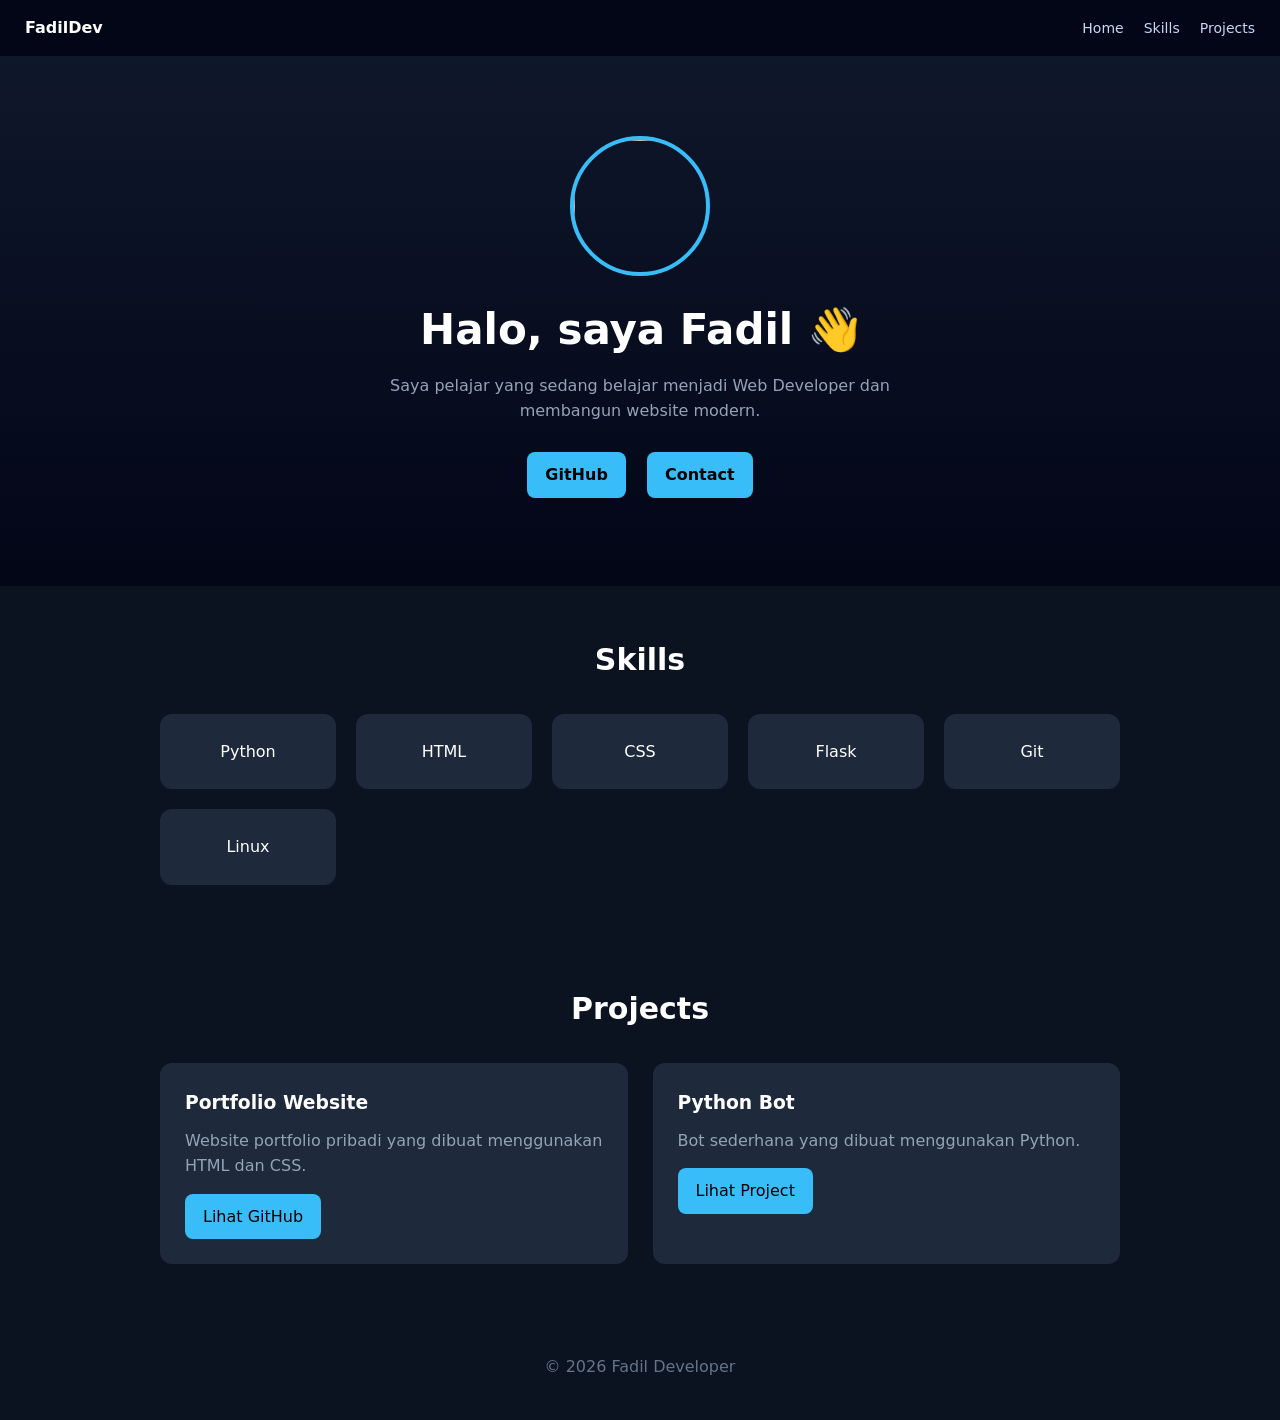
==== index.html @ c0f2e6cc "startup style portfolio" ====
<!DOCTYPE html>
<html lang="id">
<head>
<meta charset="UTF-8">
<meta name="viewport" content="width=device-width, initial-scale=1.0">
<title>Fadil | Web Developer</title>

<style>

*{margin:0;padding:0;box-sizing:border-box;font-family:system-ui,-apple-system,Arial;}

body{
background:#0b1220;
color:white;
line-height:1.6;
}

nav{
position:sticky;
top:0;
background:#020617;
padding:15px 25px;
display:flex;
justify-content:space-between;
align-items:center;
z-index:10;
}

nav a{
color:#cbd5f5;
text-decoration:none;
margin-left:15px;
font-size:14px;
}

nav a:hover{
color:white;
}

.hero{
text-align:center;
padding:80px 20px;
background:linear-gradient(180deg,#0f172a,#020617);
}

.hero img{
width:140px;
height:140px;
border-radius:50%;
border:4px solid #38bdf8;
margin-bottom:20px;
}

.hero h1{
font-size:42px;
margin-bottom:10px;
}

.subtitle{
color:#94a3b8;
max-width:600px;
margin:auto;
}

.social{
margin-top:20px;
}

.social a{
display:inline-block;
margin:8px;
padding:10px 18px;
background:#38bdf8;
color:black;
text-decoration:none;
border-radius:8px;
font-weight:bold;
}

.container{
max-width:1000px;
margin:auto;
padding:50px 20px;
}

.section-title{
text-align:center;
font-size:30px;
margin-bottom:30px;
}

.skills{
display:grid;
grid-template-columns:repeat(auto-fit,minmax(150px,1fr));
gap:20px;
}

.skill{
background:#1e293b;
padding:25px;
border-radius:12px;
text-align:center;
transition:0.3s;
}

.skill:hover{
transform:translateY(-5px);
background:#334155;
}

.projects{
display:grid;
grid-template-columns:repeat(auto-fit,minmax(250px,1fr));
gap:25px;
}

.project-card{
background:#1e293b;
padding:25px;
border-radius:12px;
transition:0.3s;
}

.project-card:hover{
transform:translateY(-5px);
background:#334155;
}

.project-card h3{
margin-bottom:10px;
}

.project-card p{
color:#94a3b8;
}

.btn{
display:inline-block;
margin-top:15px;
padding:10px 18px;
background:#38bdf8;
color:black;
text-decoration:none;
border-radius:8px;
}

footer{
text-align:center;
padding:40px;
color:#64748b;
}

.fade{
opacity:0;
transform:translateY(20px);
transition:0.6s;
}

.fade.show{
opacity:1;
transform:translateY(0);
}

</style>
</head>

<body>

<nav>
<div><b>FadilDev</b></div>
<div>
<a href="#">Home</a>
<a href="#skills">Skills</a>
<a href="#projects">Projects</a>
</div>
</nav>

<section class="hero fade">

<img src="https://i.imgur.com/2DhmtJ4.png">

<h1>Halo, saya Fadil 👋</h1>

<p class="subtitle">
Saya pelajar yang sedang belajar menjadi Web Developer dan membangun website modern.
</p>

<div class="social">
<a href="https://github.com/fadilirfandikendari-maker">GitHub</a>
<a href="#">Contact</a>
</div>

</section>

<div class="container">

<h2 id="skills" class="section-title fade">Skills</h2>

<div class="skills">

<div class="skill fade">Python</div>
<div class="skill fade">HTML</div>
<div class="skill fade">CSS</div>
<div class="skill fade">Flask</div>
<div class="skill fade">Git</div>
<div class="skill fade">Linux</div>

</div>

</div>

<div class="container">

<h2 id="projects" class="section-title fade">Projects</h2>

<div class="projects">

<div class="project-card fade">
<h3>Portfolio Website</h3>
<p>Website portfolio pribadi yang dibuat menggunakan HTML dan CSS.</p>
<a class="btn" href="https://github.com/fadilirfandikendari-maker">Lihat GitHub</a>
</div>

<div class="project-card fade">
<h3>Python Bot</h3>
<p>Bot sederhana yang dibuat menggunakan Python.</p>
<a class="btn" href="https://github.com/fadilirfandikendari-maker">Lihat Project</a>
</div>

</div>

</div>

<footer>

<p>© 2026 Fadil Developer</p>

</footer>

<script>

const observer = new IntersectionObserver(entries=>{
entries.forEach(entry=>{
if(entry.isIntersecting){
entry.target.classList.add("show");
}
});
});

document.querySelectorAll(".fade").forEach(el=>{
observer.observe(el);
});

</script>

</body>
</html>
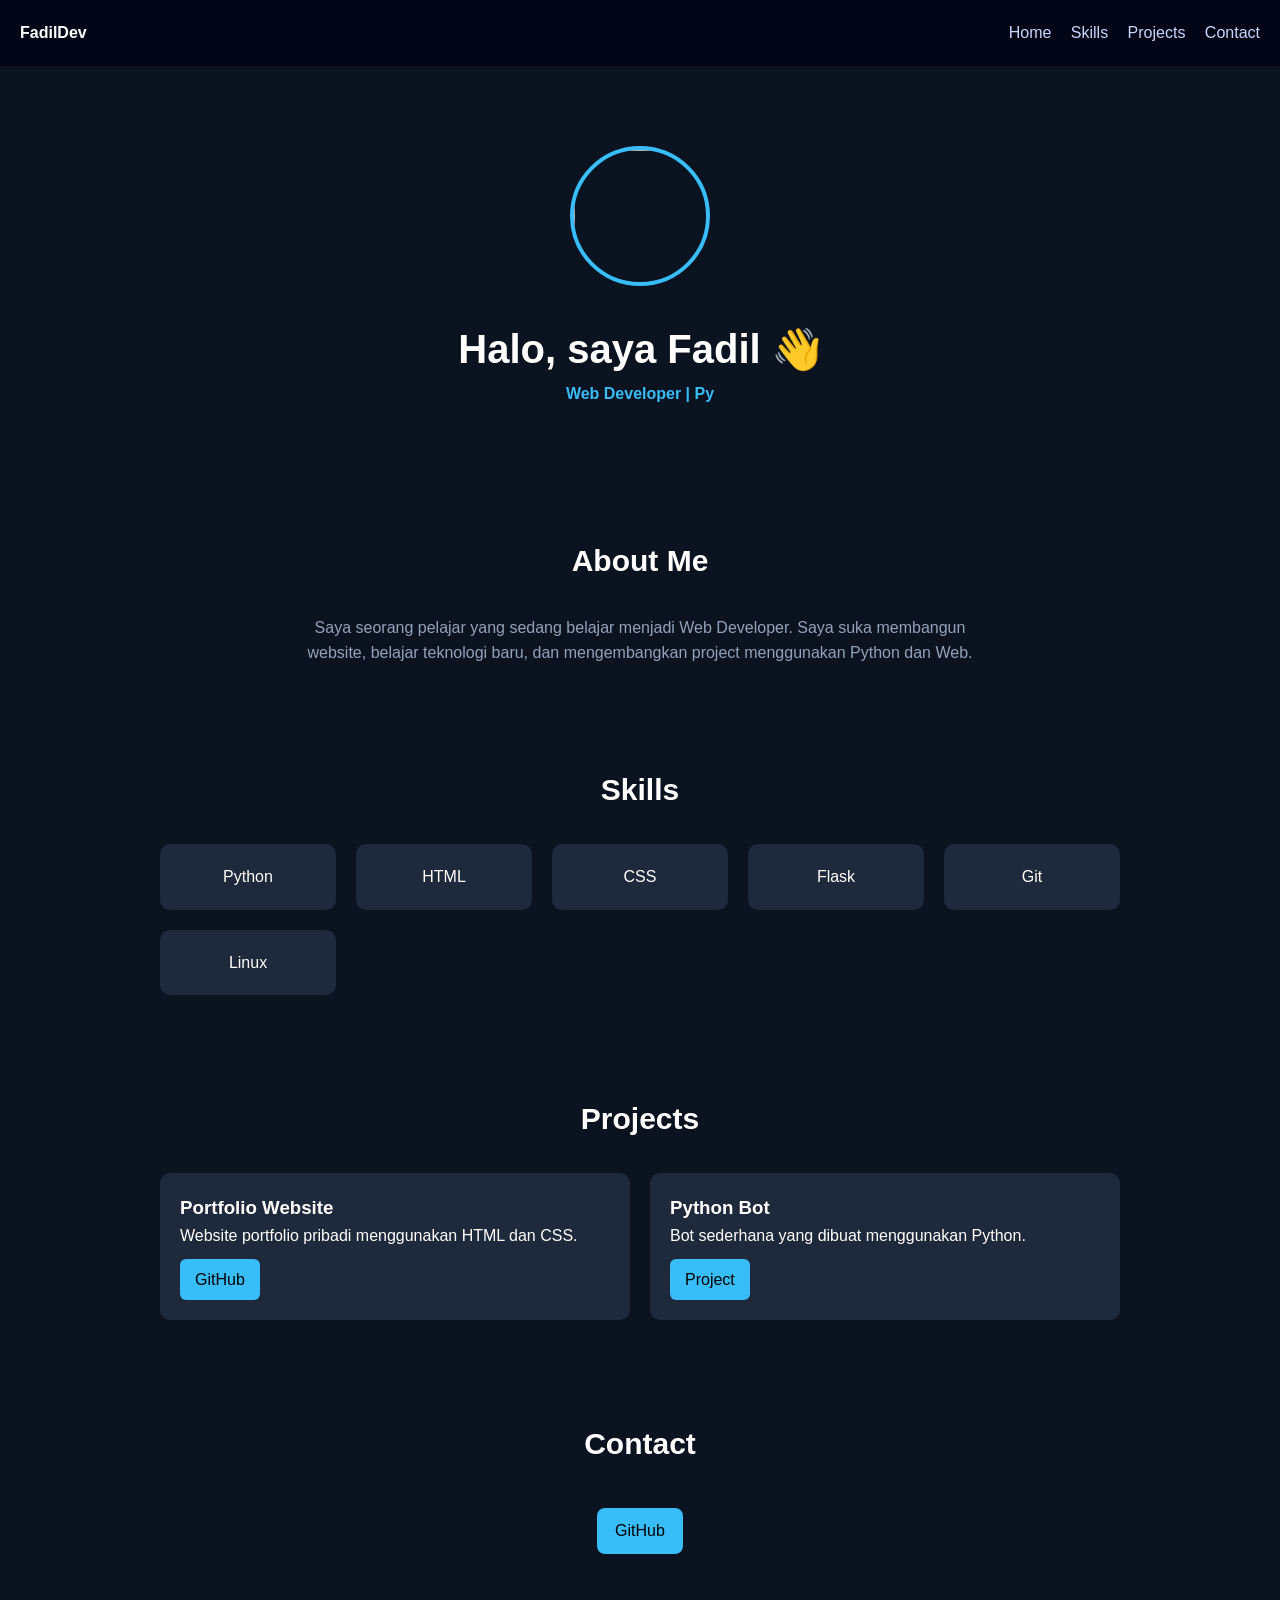
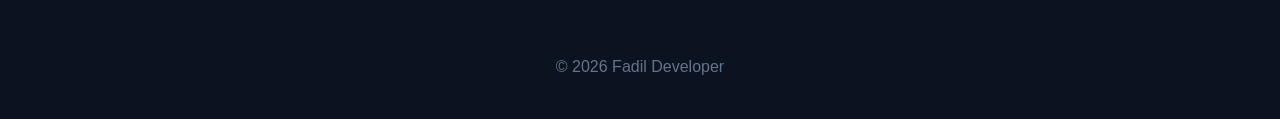
==== commit f0d61291: "tech developer portfolio" ====
--- a/index.html
+++ b/index.html
@@ -3,11 +3,16 @@
 <head>
 <meta charset="UTF-8">
 <meta name="viewport" content="width=device-width, initial-scale=1.0">
-<title>Fadil | Web Developer</title>
+<title>Fadil | Developer</title>
 
 <style>
 
-*{margin:0;padding:0;box-sizing:border-box;font-family:system-ui,-apple-system,Arial;}
+*{
+margin:0;
+padding:0;
+box-sizing:border-box;
+font-family:Arial;
+}
 
 body{
 background:#0b1220;
@@ -16,31 +21,21 @@
 }
 
 nav{
-position:sticky;
-top:0;
-background:#020617;
-padding:15px 25px;
 display:flex;
 justify-content:space-between;
-align-items:center;
-z-index:10;
+padding:20px;
+background:#020617;
 }
 
 nav a{
 color:#cbd5f5;
 text-decoration:none;
 margin-left:15px;
-font-size:14px;
-}
-
-nav a:hover{
-color:white;
 }
 
 .hero{
 text-align:center;
 padding:80px 20px;
-background:linear-gradient(180deg,#0f172a,#020617);
 }
 
 .hero img{
@@ -48,100 +43,84 @@
 height:140px;
 border-radius:50%;
 border:4px solid #38bdf8;
-margin-bottom:20px;
 }
 
 .hero h1{
-font-size:42px;
-margin-bottom:10px;
-}
-
-.subtitle{
+font-size:40px;
+margin-top:20px;
+}
+
+.typing{
+color:#38bdf8;
+font-weight:bold;
+}
+
+.container{
+max-width:1000px;
+margin:auto;
+padding:50px 20px;
+}
+
+.section-title{
+text-align:center;
+margin-bottom:30px;
+font-size:30px;
+}
+
+.skills{
+display:grid;
+grid-template-columns:repeat(auto-fit,minmax(150px,1fr));
+gap:20px;
+}
+
+.skill{
+background:#1e293b;
+padding:20px;
+border-radius:10px;
+text-align:center;
+}
+
+.projects{
+display:grid;
+grid-template-columns:repeat(auto-fit,minmax(250px,1fr));
+gap:20px;
+}
+
+.project{
+background:#1e293b;
+padding:20px;
+border-radius:10px;
+}
+
+.project a{
+display:inline-block;
+margin-top:10px;
+padding:8px 15px;
+background:#38bdf8;
+color:black;
+text-decoration:none;
+border-radius:6px;
+}
+
+.about{
+text-align:center;
+max-width:700px;
+margin:auto;
 color:#94a3b8;
-max-width:600px;
-margin:auto;
-}
-
-.social{
-margin-top:20px;
-}
-
-.social a{
+}
+
+.contact{
+text-align:center;
+}
+
+.contact a{
 display:inline-block;
-margin:8px;
+margin:10px;
 padding:10px 18px;
 background:#38bdf8;
 color:black;
 text-decoration:none;
 border-radius:8px;
-font-weight:bold;
-}
-
-.container{
-max-width:1000px;
-margin:auto;
-padding:50px 20px;
-}
-
-.section-title{
-text-align:center;
-font-size:30px;
-margin-bottom:30px;
-}
-
-.skills{
-display:grid;
-grid-template-columns:repeat(auto-fit,minmax(150px,1fr));
-gap:20px;
-}
-
-.skill{
-background:#1e293b;
-padding:25px;
-border-radius:12px;
-text-align:center;
-transition:0.3s;
-}
-
-.skill:hover{
-transform:translateY(-5px);
-background:#334155;
-}
-
-.projects{
-display:grid;
-grid-template-columns:repeat(auto-fit,minmax(250px,1fr));
-gap:25px;
-}
-
-.project-card{
-background:#1e293b;
-padding:25px;
-border-radius:12px;
-transition:0.3s;
-}
-
-.project-card:hover{
-transform:translateY(-5px);
-background:#334155;
-}
-
-.project-card h3{
-margin-bottom:10px;
-}
-
-.project-card p{
-color:#94a3b8;
-}
-
-.btn{
-display:inline-block;
-margin-top:15px;
-padding:10px 18px;
-background:#38bdf8;
-color:black;
-text-decoration:none;
-border-radius:8px;
 }
 
 footer{
@@ -150,17 +129,6 @@
 color:#64748b;
 }
 
-.fade{
-opacity:0;
-transform:translateY(20px);
-transition:0.6s;
-}
-
-.fade.show{
-opacity:1;
-transform:translateY(0);
-}
-
 </style>
 </head>
 
@@ -168,66 +136,82 @@
 
 <nav>
 <div><b>FadilDev</b></div>
+
 <div>
 <a href="#">Home</a>
 <a href="#skills">Skills</a>
 <a href="#projects">Projects</a>
-</div>
+<a href="#contact">Contact</a>
+</div>
+
 </nav>
 
-<section class="hero fade">
+<section class="hero">
 
 <img src="https://i.imgur.com/2DhmtJ4.png">
 
 <h1>Halo, saya Fadil 👋</h1>
 
-<p class="subtitle">
-Saya pelajar yang sedang belajar menjadi Web Developer dan membangun website modern.
+<p class="typing" id="typing"></p>
+
+</section>
+
+<div class="container">
+
+<h2 class="section-title">About Me</h2>
+
+<p class="about">
+Saya seorang pelajar yang sedang belajar menjadi Web Developer.
+Saya suka membangun website, belajar teknologi baru,
+dan mengembangkan project menggunakan Python dan Web.
 </p>
 
-<div class="social">
+</div>
+
+<div class="container">
+
+<h2 id="skills" class="section-title">Skills</h2>
+
+<div class="skills">
+
+<div class="skill">Python</div>
+<div class="skill">HTML</div>
+<div class="skill">CSS</div>
+<div class="skill">Flask</div>
+<div class="skill">Git</div>
+<div class="skill">Linux</div>
+
+</div>
+
+</div>
+
+<div class="container">
+
+<h2 id="projects" class="section-title">Projects</h2>
+
+<div class="projects">
+
+<div class="project">
+<h3>Portfolio Website</h3>
+<p>Website portfolio pribadi menggunakan HTML dan CSS.</p>
 <a href="https://github.com/fadilirfandikendari-maker">GitHub</a>
-<a href="#">Contact</a>
-</div>
-
-</section>
-
-<div class="container">
-
-<h2 id="skills" class="section-title fade">Skills</h2>
-
-<div class="skills">
-
-<div class="skill fade">Python</div>
-<div class="skill fade">HTML</div>
-<div class="skill fade">CSS</div>
-<div class="skill fade">Flask</div>
-<div class="skill fade">Git</div>
-<div class="skill fade">Linux</div>
-
-</div>
-
-</div>
-
-<div class="container">
-
-<h2 id="projects" class="section-title fade">Projects</h2>
-
-<div class="projects">
-
-<div class="project-card fade">
-<h3>Portfolio Website</h3>
-<p>Website portfolio pribadi yang dibuat menggunakan HTML dan CSS.</p>
-<a class="btn" href="https://github.com/fadilirfandikendari-maker">Lihat GitHub</a>
-</div>
-
-<div class="project-card fade">
+</div>
+
+<div class="project">
 <h3>Python Bot</h3>
 <p>Bot sederhana yang dibuat menggunakan Python.</p>
-<a class="btn" href="https://github.com/fadilirfandikendari-maker">Lihat Project</a>
-</div>
-
-</div>
+<a href="https://github.com/fadilirfandikendari-maker">Project</a>
+</div>
+
+</div>
+
+</div>
+
+<div class="container contact" id="contact">
+
+<h2 class="section-title">Contact</h2>
+
+<a href="https://github.com/fadilirfandikendari-maker">GitHub</a>
 
 </div>
 
@@ -239,17 +223,25 @@
 
 <script>
 
-const observer = new IntersectionObserver(entries=>{
-entries.forEach(entry=>{
-if(entry.isIntersecting){
-entry.target.classList.add("show");
-}
-});
-});
-
-document.querySelectorAll(".fade").forEach(el=>{
-observer.observe(el);
-});
+const text="Web Developer | Python Learner | Tech Enthusiast";
+
+let i=0;
+
+function typing(){
+
+if(i<text.length){
+
+document.getElementById("typing").innerHTML+=text.charAt(i);
+
+i++;
+
+setTimeout(typing,80);
+
+}
+
+}
+
+typing();
 
 </script>
 
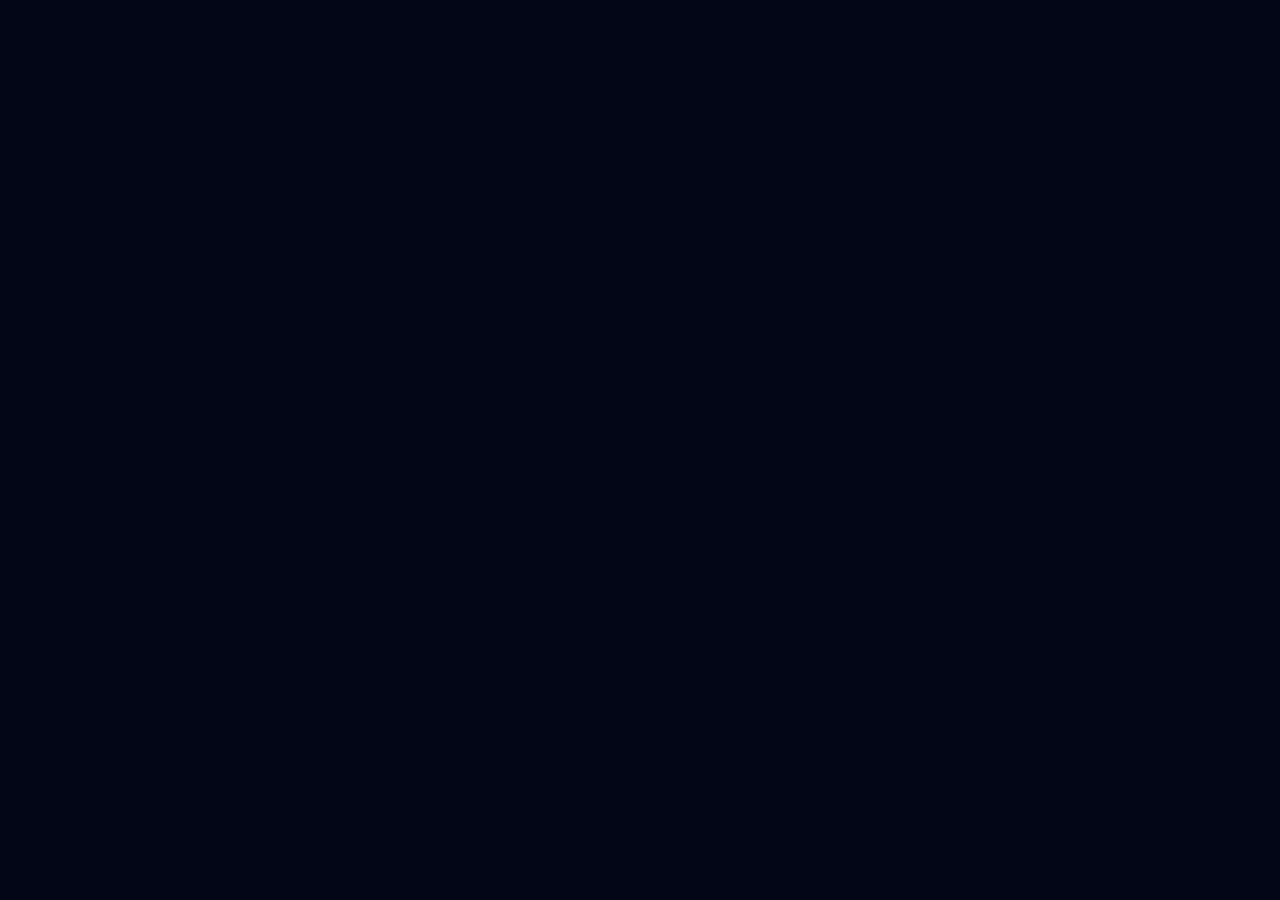
==== commit 5a975c56: "fix typing animation" ====
--- a/index.html
+++ b/index.html
@@ -3,6 +3,7 @@
 <head>
 <meta charset="UTF-8">
 <meta name="viewport" content="width=device-width, initial-scale=1.0">
+
 <title>Fadil | Developer</title>
 
 <style>
@@ -15,56 +16,57 @@
 }
 
 body{
-background:#0b1220;
+background:#020617;
 color:white;
-line-height:1.6;
+overflow-x:hidden;
+}
+
+#particles{
+position:fixed;
+width:100%;
+height:100%;
+z-index:-1;
 }
 
 nav{
 display:flex;
 justify-content:space-between;
 padding:20px;
-background:#020617;
+background:rgba(0,0,0,0.3);
+backdrop-filter:blur(10px);
 }
 
 nav a{
-color:#cbd5f5;
+color:white;
+margin-left:15px;
 text-decoration:none;
-margin-left:15px;
 }
 
 .hero{
 text-align:center;
-padding:80px 20px;
+padding:100px 20px;
 }
 
 .hero img{
-width:140px;
-height:140px;
+width:150px;
 border-radius:50%;
 border:4px solid #38bdf8;
 }
 
 .hero h1{
-font-size:40px;
+font-size:45px;
 margin-top:20px;
 }
 
-.typing{
-color:#38bdf8;
-font-weight:bold;
+.subtitle{
+color:#94a3b8;
+margin-top:10px;
 }
 
 .container{
 max-width:1000px;
 margin:auto;
-padding:50px 20px;
-}
-
-.section-title{
-text-align:center;
-margin-bottom:30px;
-font-size:30px;
+padding:60px 20px;
 }
 
 .skills{
@@ -73,49 +75,29 @@
 gap:20px;
 }
 
-.skill{
-background:#1e293b;
-padding:20px;
-border-radius:10px;
+.card{
+background:rgba(255,255,255,0.05);
+backdrop-filter:blur(10px);
+padding:25px;
+border-radius:12px;
 text-align:center;
+transition:0.3s;
+}
+
+.card:hover{
+transform:translateY(-5px);
+background:rgba(255,255,255,0.08);
 }
 
 .projects{
 display:grid;
 grid-template-columns:repeat(auto-fit,minmax(250px,1fr));
-gap:20px;
-}
-
-.project{
-background:#1e293b;
-padding:20px;
-border-radius:10px;
-}
-
-.project a{
+gap:25px;
+}
+
+.btn{
 display:inline-block;
 margin-top:10px;
-padding:8px 15px;
-background:#38bdf8;
-color:black;
-text-decoration:none;
-border-radius:6px;
-}
-
-.about{
-text-align:center;
-max-width:700px;
-margin:auto;
-color:#94a3b8;
-}
-
-.contact{
-text-align:center;
-}
-
-.contact a{
-display:inline-block;
-margin:10px;
 padding:10px 18px;
 background:#38bdf8;
 color:black;
@@ -132,86 +114,127 @@
 </style>
 </head>
 
+<script>
+const text = [
+"Web Developer",
+"Python Learner",
+"Tech Enthusiast",
+"Building the future with code"
+];
+
+let count = 0;
+let index = 0;
+let currentText = "";
+let letter = "";
+
+function type(){
+
+if(count === text.length){
+count = 0;
+}
+
+currentText = text[count];
+letter = currentText.slice(0, ++index);
+
+document.getElementById("typing").textContent = letter;
+
+if(letter.length === currentText.length){
+count++;
+index = 0;
+setTimeout(type, 1200);
+}else{
+setTimeout(type, 60);
+}
+
+}
+
+type();
+
 <body>
 
+
+
+<canvas id="particles"></canvas>
+
 <nav>
+
 <div><b>FadilDev</b></div>
 
 <div>
 <a href="#">Home</a>
 <a href="#skills">Skills</a>
 <a href="#projects">Projects</a>
-<a href="#contact">Contact</a>
 </div>
 
 </nav>
 
-<section class="hero">
+<h1>Halo, saya Fadil dilong 👋</h1>
+
+<p class="subtitle">
+<span id="typing"></span>
+</p>
+
+<br>
+
+<a class="btn" href="cv-fadil.pdf"
+download>Download CV</a>
 
 <img src="https://i.imgur.com/2DhmtJ4.png">
 
-<h1>Halo, saya Fadil 👋</h1>
-
-<p class="typing" id="typing"></p>
+<p class="subtitle">
+Web Developer | Python Learner | Tech Enthusiast
+</p>
 
 </section>
 
 <div class="container">
 
-<h2 class="section-title">About Me</h2>
-
-<p class="about">
-Saya seorang pelajar yang sedang belajar menjadi Web Developer.
-Saya suka membangun website, belajar teknologi baru,
-dan mengembangkan project menggunakan Python dan Web.
-</p>
+<h2 id="skills">Skills</h2>
+
+<br>
+
+<div class="skills">
+
+<div class="card">Python</div>
+<div class="card">HTML</div>
+<div class="card">CSS</div>
+<div class="card">Flask</div>
+<div class="card">Git</div>
+<div class="card">Linux</div>
+
+</div>
 
 </div>
 
 <div class="container">
 
-<h2 id="skills" class="section-title">Skills</h2>
-
-<div class="skills">
-
-<div class="skill">Python</div>
-<div class="skill">HTML</div>
-<div class="skill">CSS</div>
-<div class="skill">Flask</div>
-<div class="skill">Git</div>
-<div class="skill">Linux</div>
-
-</div>
-
-</div>
-
-<div class="container">
-
-<h2 id="projects" class="section-title">Projects</h2>
+<h2 id="projects">Projects</h2>
+
+<br>
 
 <div class="projects">
 
-<div class="project">
+<div class="card">
+
 <h3>Portfolio Website</h3>
-<p>Website portfolio pribadi menggunakan HTML dan CSS.</p>
-<a href="https://github.com/fadilirfandikendari-maker">GitHub</a>
-</div>
-
-<div class="project">
+
+<p>Website portfolio menggunakan HTML & CSS</p>
+
+<a class="btn" href="https://github.com/fadilirfandikendari-maker">GitHub</a>
+
+</div>
+
+<div class="card">
+
 <h3>Python Bot</h3>
-<p>Bot sederhana yang dibuat menggunakan Python.</p>
-<a href="https://github.com/fadilirfandikendari-maker">Project</a>
-</div>
-
-</div>
-
-</div>
-
-<div class="container contact" id="contact">
-
-<h2 class="section-title">Contact</h2>
-
-<a href="https://github.com/fadilirfandikendari-maker">GitHub</a>
+
+<p>Bot sederhana menggunakan Python</p>
+
+<a class="btn" href="https://github.com/fadilirfandikendari-maker">Project</a>
+
+</div>
+
+</div>
 
 </div>
 
@@ -223,27 +246,128 @@
 
 <script>
 
-const text="Web Developer | Python Learner | Tech Enthusiast";
-
-let i=0;
-
-function typing(){
-
-if(i<text.length){
-
-document.getElementById("typing").innerHTML+=text.charAt(i);
-
-i++;
-
-setTimeout(typing,80);
-
-}
-
-}
-
-typing();
+const canvas=document.getElementById("particles");
+const ctx=canvas.getContext("2d");
+
+canvas.width=window.innerWidth;
+canvas.height=window.innerHeight;
+
+let particles=[];
+
+for(let i=0;i<80;i++){
+
+particles.push({
+
+x:Math.random()*canvas.width,
+y:Math.random()*canvas.height,
+r:Math.random()*2
+
+});
+
+}
+
+function draw(){
+
+ctx.clearRect(0,0,canvas.width,canvas.height);
+
+ctx.fillStyle="#38bdf8";
+
+particles.forEach(p=>{
+
+ctx.beginPath();
+ctx.arc(p.x,p.y,p.r,0,Math.PI*2);
+ctx.fill();
+
+p.y+=0.3;
+
+if(p.y>canvas.height){
+
+p.y=0;
+
+}
+
+});
+
+requestAnimationFrame(draw);
+
+}
+
+draw();
 
 </script>
 
+<script>
+const text = [
+"Web Developer",
+"Python Learner",
+"Tech Enthusiast",
+"Building the future with code"
+];
+
+let count = 0;
+let index = 0;
+let currentText = "";
+let letter = "";
+
+function type(){
+
+if(count === text.length){
+count = 0;
+}
+
+currentText = text[count];
+letter = currentText.slice(0, ++index);
+
+document.getElementById("typing").textContent = letter;
+
+if(letter.length === currentText.length){
+count++;
+index = 0;
+setTimeout(type, 1200);
+}else{
+setTimeout(type, 60);
+}
+
+}
+
+type();
+</script>
+<script>
+const text = [
+"Web Developer",
+"Python Learner",
+"Tech Enthusiast",
+"Building the future with code"
+];
+
+let count = 0;
+let index = 0;
+let currentText = "";
+let letter = "";
+
+function type(){
+
+if(count === text.length){
+count = 0;
+}
+
+currentText = text[count];
+letter = currentText.slice(0, ++index);
+
+document.getElementById("typing").textContent = letter;
+
+if(letter.length === currentText.length){
+count++;
+index = 0;
+setTimeout(type, 1200);
+}else{
+setTimeout(type, 60);
+}
+
+}
+
+type();
+</script>
 </body>
 </html>
+
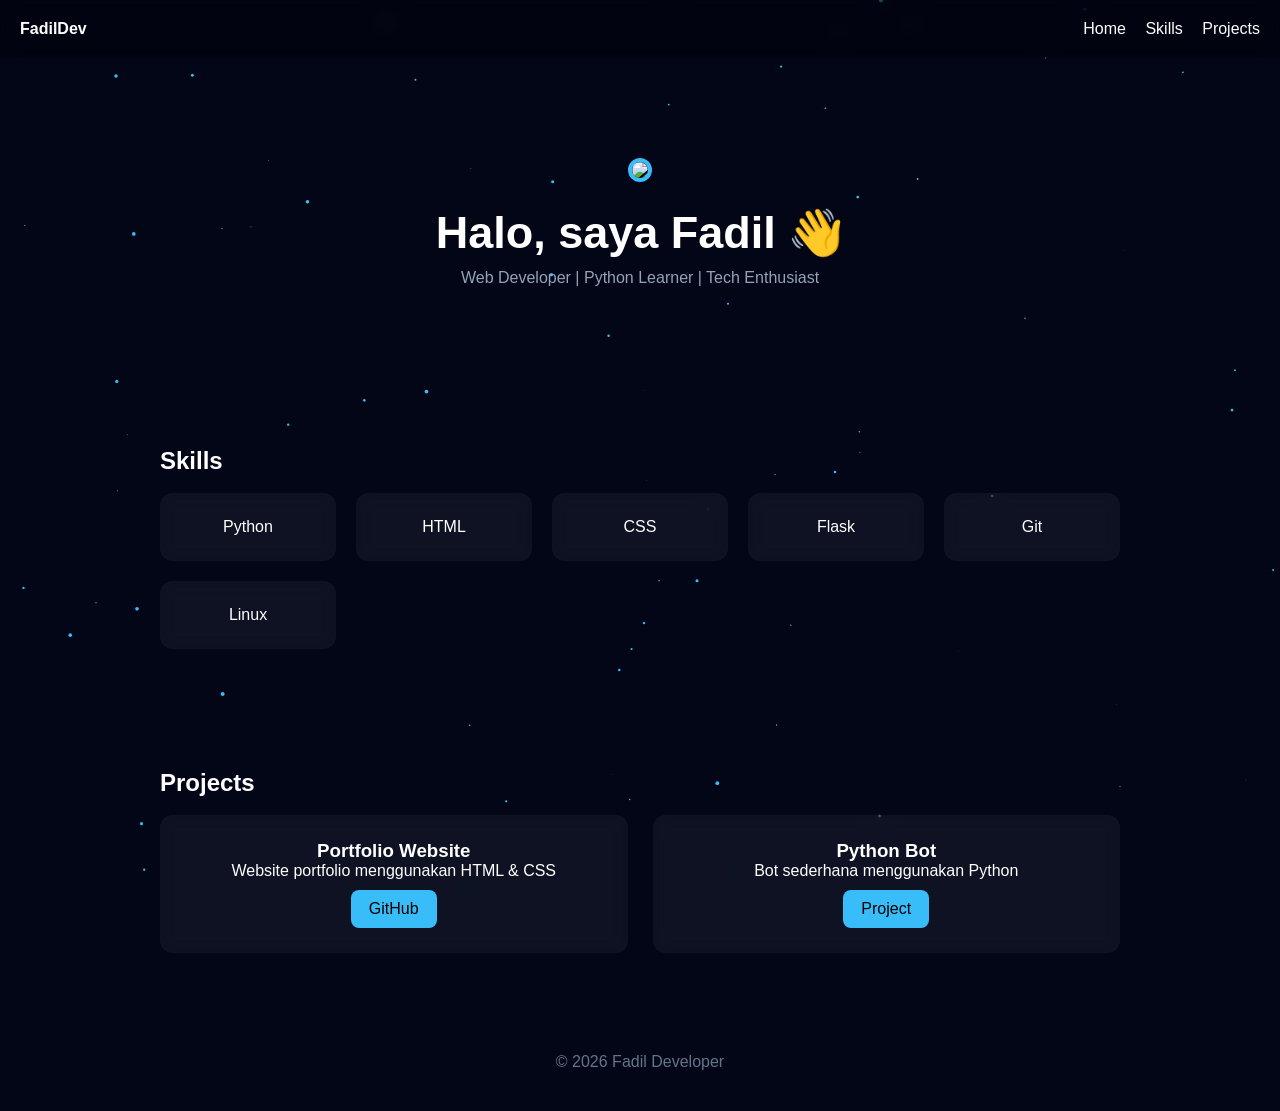
==== commit 3efe7a62: "silicon valley portfolio" ====
--- a/index.html
+++ b/index.html
@@ -114,45 +114,7 @@
 </style>
 </head>
 
-<script>
-const text = [
-"Web Developer",
-"Python Learner",
-"Tech Enthusiast",
-"Building the future with code"
-];
-
-let count = 0;
-let index = 0;
-let currentText = "";
-let letter = "";
-
-function type(){
-
-if(count === text.length){
-count = 0;
-}
-
-currentText = text[count];
-letter = currentText.slice(0, ++index);
-
-document.getElementById("typing").textContent = letter;
-
-if(letter.length === currentText.length){
-count++;
-index = 0;
-setTimeout(type, 1200);
-}else{
-setTimeout(type, 60);
-}
-
-}
-
-type();
-
 <body>
-
-
 
 <canvas id="particles"></canvas>
 
@@ -168,18 +130,11 @@
 
 </nav>
 
-<h1>Halo, saya Fadil dilong 👋</h1>
-
-<p class="subtitle">
-<span id="typing"></span>
-</p>
-
-<br>
-
-<a class="btn" href="cv-fadil.pdf"
-download>Download CV</a>
+<section class="hero">
 
 <img src="https://i.imgur.com/2DhmtJ4.png">
+
+<h1>Halo, saya Fadil 👋</h1>
 
 <p class="subtitle">
 Web Developer | Python Learner | Tech Enthusiast
@@ -296,78 +251,5 @@
 
 </script>
 
-<script>
-const text = [
-"Web Developer",
-"Python Learner",
-"Tech Enthusiast",
-"Building the future with code"
-];
-
-let count = 0;
-let index = 0;
-let currentText = "";
-let letter = "";
-
-function type(){
-
-if(count === text.length){
-count = 0;
-}
-
-currentText = text[count];
-letter = currentText.slice(0, ++index);
-
-document.getElementById("typing").textContent = letter;
-
-if(letter.length === currentText.length){
-count++;
-index = 0;
-setTimeout(type, 1200);
-}else{
-setTimeout(type, 60);
-}
-
-}
-
-type();
-</script>
-<script>
-const text = [
-"Web Developer",
-"Python Learner",
-"Tech Enthusiast",
-"Building the future with code"
-];
-
-let count = 0;
-let index = 0;
-let currentText = "";
-let letter = "";
-
-function type(){
-
-if(count === text.length){
-count = 0;
-}
-
-currentText = text[count];
-letter = currentText.slice(0, ++index);
-
-document.getElementById("typing").textContent = letter;
-
-if(letter.length === currentText.length){
-count++;
-index = 0;
-setTimeout(type, 1200);
-}else{
-setTimeout(type, 60);
-}
-
-}
-
-type();
-</script>
 </body>
 </html>
-
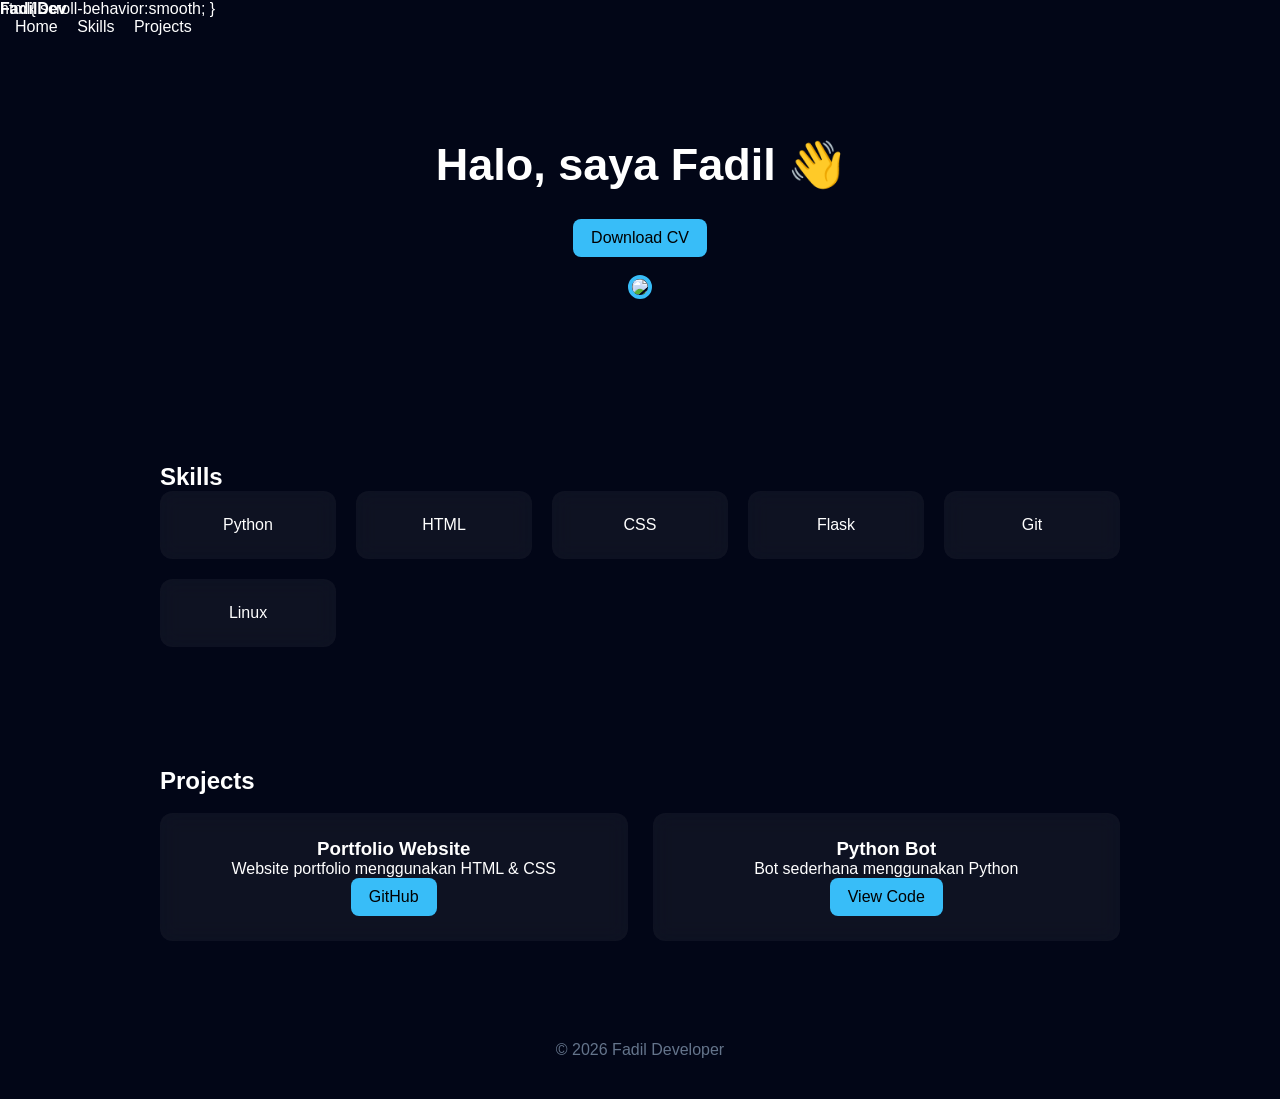
==== commit 43ed222f: "upgrade portfolio UI" ====
--- a/index.html
+++ b/index.html
@@ -8,6 +8,17 @@
 
 <style>
 
+.reveal{
+opacity:0;
+transform:translateY(40px);
+transition:all 0.8s ease;
+}
+
+.reveal.active{
+opacity:1;
+transform:translateY(0);
+}
+
 *{
 margin:0;
 padding:0;
@@ -29,11 +40,29 @@
 }
 
 nav{
+position:fixed;
+top:0;
+left:0;
+width:100%;
+}
 display:flex;
 justify-content:space-between;
-padding:20px;
+align-items:center;
+
+padding:15px 30px;
+
 background:rgba(0,0,0,0.3);
 backdrop-filter:blur(10px);
+
+z-index:10;
+}
+
+nav b{
+font-size:20px;
+}
+
+nav a:hover{
+color:#38bdf8;
 }
 
 nav a{
@@ -96,13 +125,18 @@
 }
 
 .btn{
-display:inline-block;
-margin-top:10px;
-padding:10px 18px;
-background:#38bdf8;
-color:black;
-text-decoration:none;
-border-radius:8px;
+  display:inline-block;
+  padding:10px 18px;
+  background:#38bdf8;
+  color:black;
+  border-radius:8px;
+  text-decoration:none;
+  transition:0.3s;
+}
+
+.btn:hover{
+  transform:scale(1.05);
+  box-shadow:0 0 15px #38bdf8;
 }
 
 footer{
@@ -112,6 +146,11 @@
 }
 
 </style>
+
+html{
+  scroll-behavior:smooth;
+}
+
 </head>
 
 <body>
@@ -132,21 +171,27 @@
 
 <section class="hero">
 
-<img src="https://i.imgur.com/2DhmtJ4.png">
-
 <h1>Halo, saya Fadil 👋</h1>
 
 <p class="subtitle">
-Web Developer | Python Learner | Tech Enthusiast
+<span id="typing"></span>
 </p>
 
+<br>
+
+<a class="btn" href="cv-fadil.pdf" download>
+Download CV
+</a>
+
+<br><br>
+
+<img src="https://i.imgur.com/2DhmtJ4.png" width="160" />
+
 </section>
 
 <div class="container">
 
 <h2 id="skills">Skills</h2>
-
-<br>
 
 <div class="skills">
 
@@ -156,7 +201,7 @@
 <div class="card">Flask</div>
 <div class="card">Git</div>
 <div class="card">Linux</div>
-
+<div class="card reveal">Python</div>
 </div>
 
 </div>
@@ -185,7 +230,9 @@
 
 <p>Bot sederhana menggunakan Python</p>
 
-<a class="btn" href="https://github.com/fadilirfandikendari-maker">Project</a>
+<a class="btn" href="https://github.com/fadilirfandikendari-maker">
+View Code
+</a>
 
 </div>
 
@@ -249,7 +296,24 @@
 
 draw();
 
+
+<script>
+
+function reveal(){
+let reveals=document.querySelectorAll(".reveal");
+
+for(let i=0;i<reveals.length;i++){
+let windowHeight=window.innerHeight;
+let elementTop=reveals[i].getBoundingClientRect().top;
+let elementVisible=100;
+
+if(elementTop<windowHeight-elementVisible){
+reveals[i].classList.add("active");
+}
+}
+}
+
+window.addEventListener("scroll",reveal);
 </script>
-
 </body>
 </html>
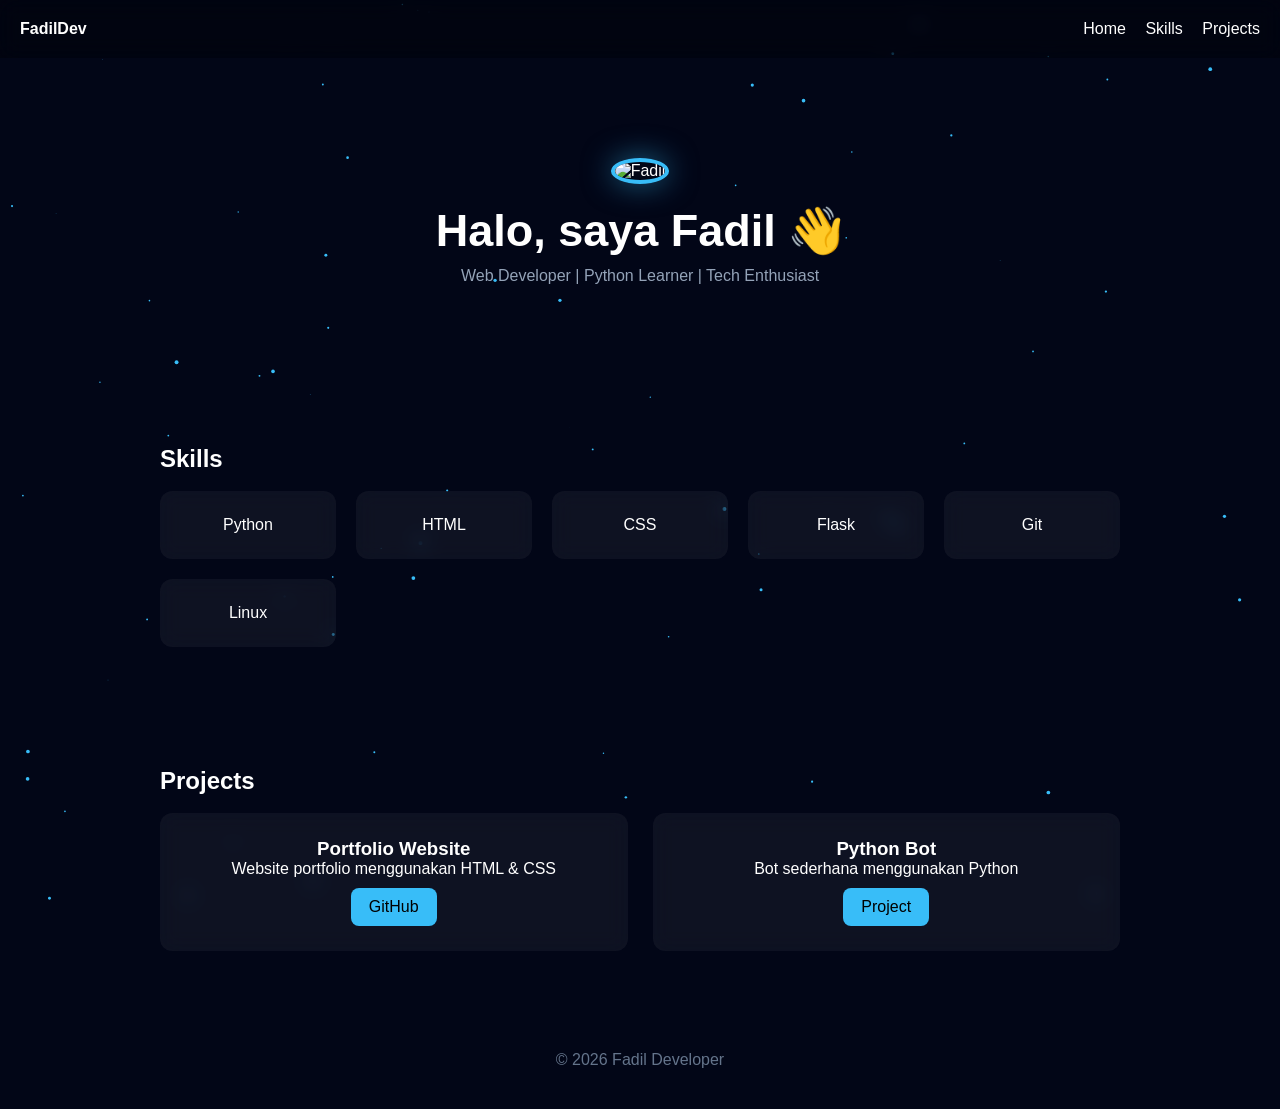
==== commit 9d2b05f6: "update image path" ====
--- a/index.html
+++ b/index.html
@@ -8,17 +8,6 @@
 
 <style>
 
-.reveal{
-opacity:0;
-transform:translateY(40px);
-transition:all 0.8s ease;
-}
-
-.reveal.active{
-opacity:1;
-transform:translateY(0);
-}
-
 *{
 margin:0;
 padding:0;
@@ -40,29 +29,11 @@
 }
 
 nav{
-position:fixed;
-top:0;
-left:0;
-width:100%;
-}
 display:flex;
 justify-content:space-between;
-align-items:center;
-
-padding:15px 30px;
-
+padding:20px;
 background:rgba(0,0,0,0.3);
 backdrop-filter:blur(10px);
-
-z-index:10;
-}
-
-nav b{
-font-size:20px;
-}
-
-nav a:hover{
-color:#38bdf8;
 }
 
 nav a{
@@ -77,9 +48,10 @@
 }
 
 .hero img{
-width:150px;
+width:160px;
 border-radius:50%;
 border:4px solid #38bdf8;
+box-shadow:0 0 30px rgba(56,189,248,0.5);
 }
 
 .hero h1{
@@ -125,18 +97,13 @@
 }
 
 .btn{
-  display:inline-block;
-  padding:10px 18px;
-  background:#38bdf8;
-  color:black;
-  border-radius:8px;
-  text-decoration:none;
-  transition:0.3s;
-}
-
-.btn:hover{
-  transform:scale(1.05);
-  box-shadow:0 0 15px #38bdf8;
+display:inline-block;
+margin-top:10px;
+padding:10px 18px;
+background:#38bdf8;
+color:black;
+text-decoration:none;
+border-radius:8px;
 }
 
 footer{
@@ -146,11 +113,6 @@
 }
 
 </style>
-
-html{
-  scroll-behavior:smooth;
-}
-
 </head>
 
 <body>
@@ -171,27 +133,21 @@
 
 <section class="hero">
 
+<img src="static/fadil.jpg" alt="Fadil">
+
 <h1>Halo, saya Fadil 👋</h1>
 
 <p class="subtitle">
-<span id="typing"></span>
+Web Developer | Python Learner | Tech Enthusiast
 </p>
 
+</section>
+
+<div class="container">
+
+<h2 id="skills">Skills</h2>
+
 <br>
-
-<a class="btn" href="cv-fadil.pdf" download>
-Download CV
-</a>
-
-<br><br>
-
-<img src="https://i.imgur.com/2DhmtJ4.png" width="160" />
-
-</section>
-
-<div class="container">
-
-<h2 id="skills">Skills</h2>
 
 <div class="skills">
 
@@ -201,7 +157,7 @@
 <div class="card">Flask</div>
 <div class="card">Git</div>
 <div class="card">Linux</div>
-<div class="card reveal">Python</div>
+
 </div>
 
 </div>
@@ -230,9 +186,7 @@
 
 <p>Bot sederhana menggunakan Python</p>
 
-<a class="btn" href="https://github.com/fadilirfandikendari-maker">
-View Code
-</a>
+<a class="btn" href="https://github.com/fadilirfandikendari-maker">Project</a>
 
 </div>
 
@@ -296,24 +250,7 @@
 
 draw();
 
-
-<script>
-
-function reveal(){
-let reveals=document.querySelectorAll(".reveal");
-
-for(let i=0;i<reveals.length;i++){
-let windowHeight=window.innerHeight;
-let elementTop=reveals[i].getBoundingClientRect().top;
-let elementVisible=100;
-
-if(elementTop<windowHeight-elementVisible){
-reveals[i].classList.add("active");
-}
-}
-}
-
-window.addEventListener("scroll",reveal);
 </script>
+
 </body>
 </html>
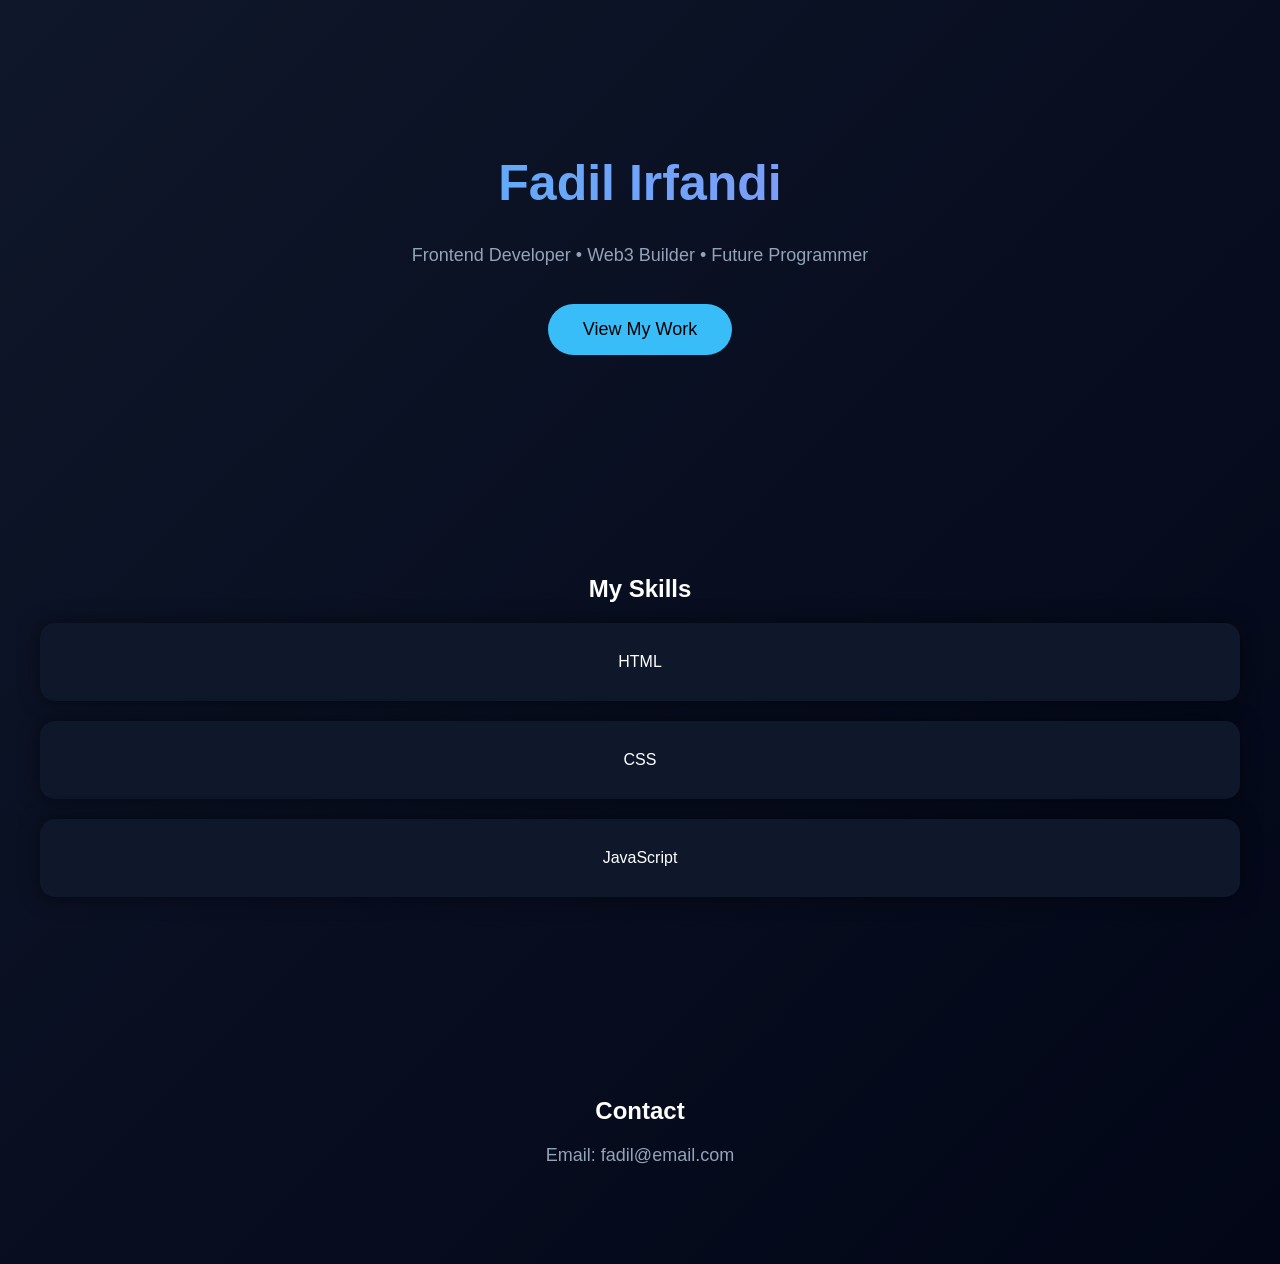
==== commit 6e8d78c3: "upgrade website" ====
--- a/index.html
+++ b/index.html
@@ -1,115 +1,64 @@
 <!DOCTYPE html>
-<html lang="id">
+<html lang="en">
 <head>
 <meta charset="UTF-8">
 <meta name="viewport" content="width=device-width, initial-scale=1.0">
 
-<title>Fadil | Developer</title>
+<title>Fadil Developer</title>
 
 <style>
 
-*{
+body{
 margin:0;
-padding:0;
-box-sizing:border-box;
 font-family:Arial;
+background:linear-gradient(135deg,#0f172a,#020617);
+color:white;
+text-align:center;
 }
 
-body{
-background:#020617;
-color:white;
-overflow-x:hidden;
+header{
+padding:120px 20px;
 }
 
-#particles{
-position:fixed;
-width:100%;
-height:100%;
-z-index:-1;
+h1{
+font-size:50px;
+background:linear-gradient(90deg,#38bdf8,#a78bfa);
+-webkit-background-clip:text;
+color:transparent;
 }
 
-nav{
-display:flex;
-justify-content:space-between;
-padding:20px;
-background:rgba(0,0,0,0.3);
-backdrop-filter:blur(10px);
+p{
+color:#94a3b8;
+font-size:18px;
 }
 
-nav a{
-color:white;
-margin-left:15px;
-text-decoration:none;
+button{
+margin-top:20px;
+padding:15px 35px;
+border:none;
+border-radius:30px;
+background:#38bdf8;
+color:black;
+font-size:18px;
+cursor:pointer;
+transition:0.3s;
 }
 
-.hero{
-text-align:center;
-padding:100px 20px;
+button:hover{
+transform:scale(1.1);
+background:#a78bfa;
 }
 
-.hero img{
-width:160px;
-border-radius:50%;
-border:4px solid #38bdf8;
-box-shadow:0 0 30px rgba(56,189,248,0.5);
-}
-
-.hero h1{
-font-size:45px;
-margin-top:20px;
-}
-
-.subtitle{
-color:#94a3b8;
-margin-top:10px;
-}
-
-.container{
-max-width:1000px;
-margin:auto;
-padding:60px 20px;
-}
-
-.skills{
-display:grid;
-grid-template-columns:repeat(auto-fit,minmax(150px,1fr));
-gap:20px;
+section{
+padding:80px 20px;
 }
 
 .card{
-background:rgba(255,255,255,0.05);
-backdrop-filter:blur(10px);
-padding:25px;
-border-radius:12px;
-text-align:center;
-transition:0.3s;
-}
-
-.card:hover{
-transform:translateY(-5px);
-background:rgba(255,255,255,0.08);
-}
-
-.projects{
-display:grid;
-grid-template-columns:repeat(auto-fit,minmax(250px,1fr));
-gap:25px;
-}
-
-.btn{
-display:inline-block;
-margin-top:10px;
-padding:10px 18px;
-background:#38bdf8;
-color:black;
-text-decoration:none;
-border-radius:8px;
-}
-
-footer{
-text-align:center;
-padding:40px;
-color:#64748b;
+background:#0f172a;
+padding:30px;
+margin:20px;
+border-radius:15px;
+box-shadow:0 0 20px rgba(0,0,0,0.5);
 }
 
 </style>
@@ -117,140 +66,41 @@
 
 <body>
 
-<canvas id="particles"></canvas>
+<header>
 
-<nav>
+<h1>Fadil Irfandi</h1>
 
-<div><b>FadilDev</b></div>
+<p>Frontend Developer • Web3 Builder • Future Programmer</p>
 
-<div>
-<a href="#">Home</a>
-<a href="#skills">Skills</a>
-<a href="#projects">Projects</a>
+<button>View My Work</button>
+
+</header>
+
+<section>
+
+<h2>My Skills</h2>
+
+<div class="card">
+HTML
 </div>
 
-</nav>
+<div class="card">
+CSS
+</div>
 
-<section class="hero">
-
-<img src="static/fadil.jpg" alt="Fadil">
-
-<h1>Halo, saya Fadil 👋</h1>
-
-<p class="subtitle">
-Web Developer | Python Learner | Tech Enthusiast
-</p>
+<div class="card">
+JavaScript
+</div>
 
 </section>
 
-<div class="container">
+<section>
 
-<h2 id="skills">Skills</h2>
+<h2>Contact</h2>
 
-<br>
+<p>Email: fadil@email.com</p>
 
-<div class="skills">
-
-<div class="card">Python</div>
-<div class="card">HTML</div>
-<div class="card">CSS</div>
-<div class="card">Flask</div>
-<div class="card">Git</div>
-<div class="card">Linux</div>
-
-</div>
-
-</div>
-
-<div class="container">
-
-<h2 id="projects">Projects</h2>
-
-<br>
-
-<div class="projects">
-
-<div class="card">
-
-<h3>Portfolio Website</h3>
-
-<p>Website portfolio menggunakan HTML & CSS</p>
-
-<a class="btn" href="https://github.com/fadilirfandikendari-maker">GitHub</a>
-
-</div>
-
-<div class="card">
-
-<h3>Python Bot</h3>
-
-<p>Bot sederhana menggunakan Python</p>
-
-<a class="btn" href="https://github.com/fadilirfandikendari-maker">Project</a>
-
-</div>
-
-</div>
-
-</div>
-
-<footer>
-
-<p>© 2026 Fadil Developer</p>
-
-</footer>
-
-<script>
-
-const canvas=document.getElementById("particles");
-const ctx=canvas.getContext("2d");
-
-canvas.width=window.innerWidth;
-canvas.height=window.innerHeight;
-
-let particles=[];
-
-for(let i=0;i<80;i++){
-
-particles.push({
-
-x:Math.random()*canvas.width,
-y:Math.random()*canvas.height,
-r:Math.random()*2
-
-});
-
-}
-
-function draw(){
-
-ctx.clearRect(0,0,canvas.width,canvas.height);
-
-ctx.fillStyle="#38bdf8";
-
-particles.forEach(p=>{
-
-ctx.beginPath();
-ctx.arc(p.x,p.y,p.r,0,Math.PI*2);
-ctx.fill();
-
-p.y+=0.3;
-
-if(p.y>canvas.height){
-
-p.y=0;
-
-}
-
-});
-
-requestAnimationFrame(draw);
-
-}
-
-draw();
-
-</script>
+</section>
 
 </body>
 </html>
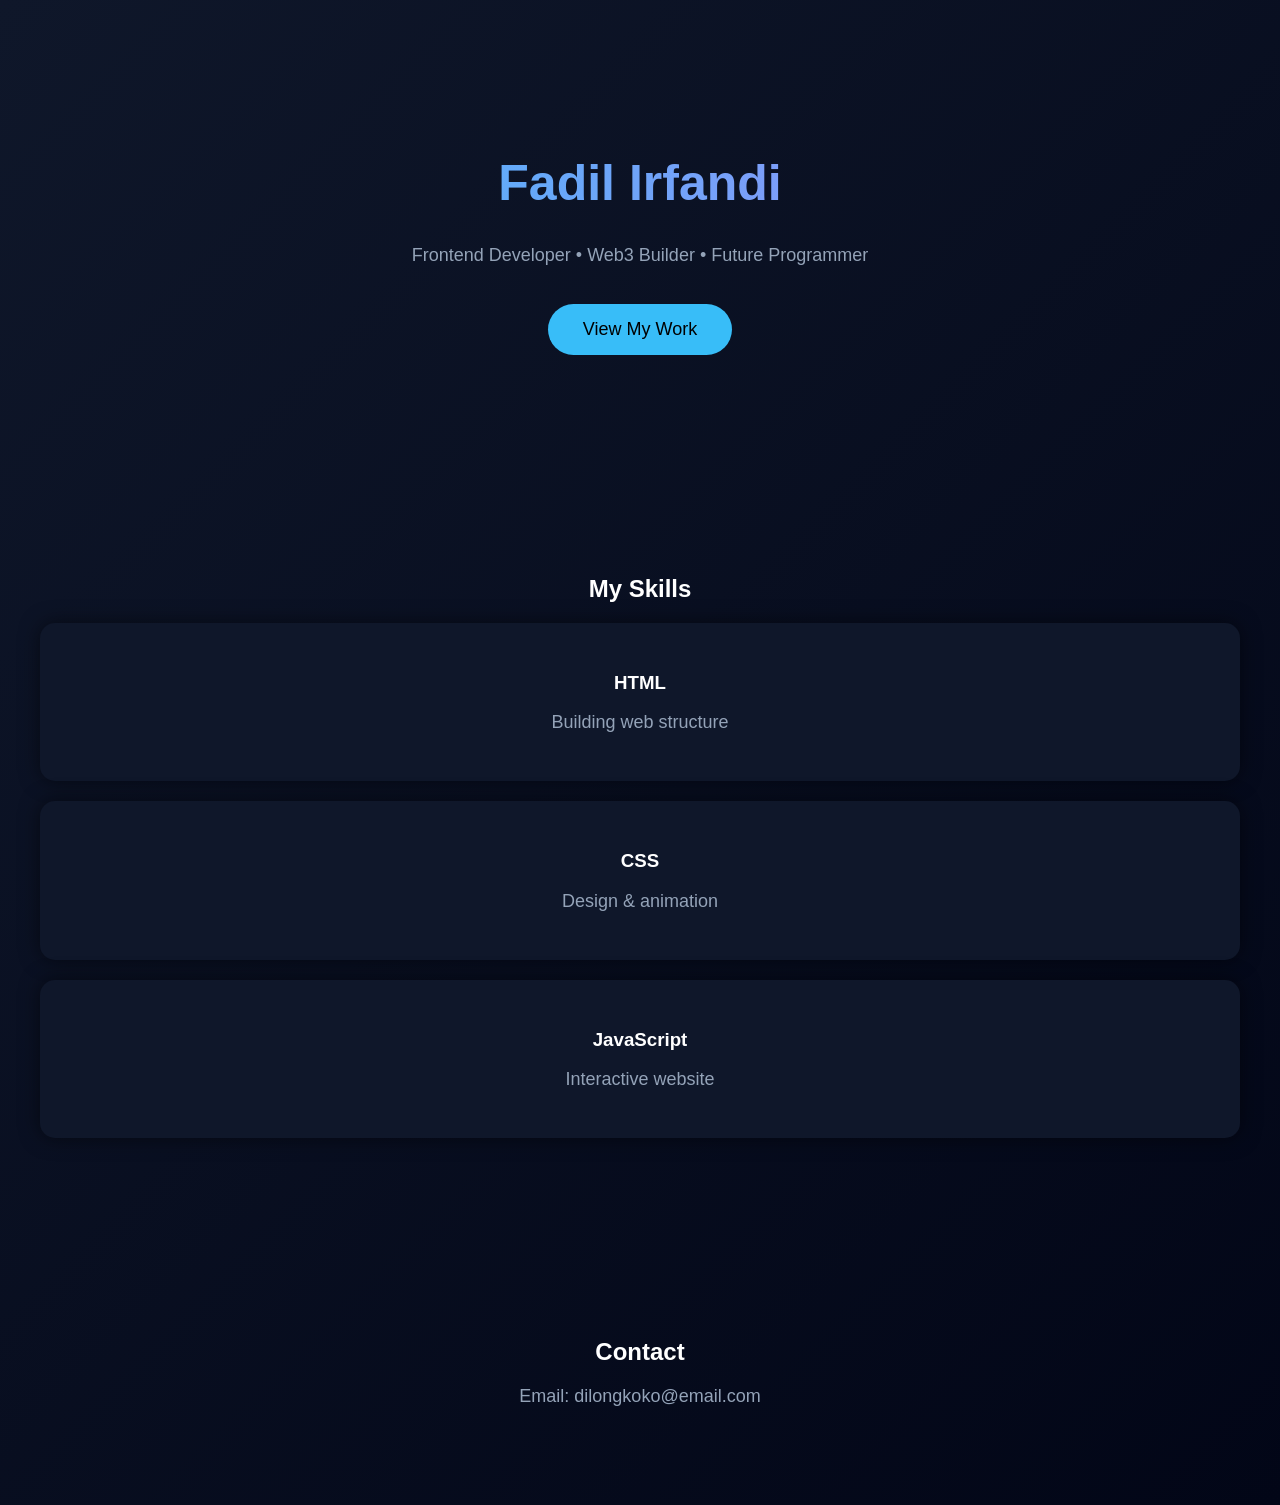
==== commit f44b0a8b: "upgrade portofolio animation" ====
--- a/index.html
+++ b/index.html
@@ -1,6 +1,10 @@
 <!DOCTYPE html>
 <html lang="en">
 <head>
+
+<link rel="stylesheet" href="https://unpkg.com/aos@2.3.1/dist/aos.css" />
+<script src="https://unpkg.com/aos@2.3.1/dist/aos.js"></script>
+
 <meta charset="UTF-8">
 <meta name="viewport" content="width=device-width, initial-scale=1.0">
 
@@ -80,16 +84,23 @@
 
 <h2>My Skills</h2>
 
-<div class="card">
-HTML
+<div class="skills">
+
+<div class="card" data-aos="fade-up">
+<h3>HTML</h3>
+<p>Building web structure</p>
 </div>
 
-<div class="card">
-CSS
+<div class="card" data-aos="fade-up" data-aos-delay="200">
+<h3>CSS</h3>
+<p>Design & animation</p>
 </div>
 
-<div class="card">
-JavaScript
+<div class="card" data-aos="fade-up" data-aos-delay="400">
+<h3>JavaScript</h3>
+<p>Interactive website</p>
+</div>
+
 </div>
 
 </section>
@@ -98,9 +109,33 @@
 
 <h2>Contact</h2>
 
-<p>Email: fadil@email.com</p>
+<p>Email: dilongkoko@email.com</p>
 
 </section>
+<script>
+AOS.init({
+  duration: 1000,
+  once: true
+});
+</script>
+
+<script>
+const cursor = document.createElement("div");
+cursor.style.width="20px";
+cursor.style.height="20px";
+cursor.style.borderRadius="50%";
+cursor.style.position="fixed";
+cursor.style.background="#00ff9f";
+cursor.style.pointerEvents="none";
+cursor.style.mixBlendMode="difference";
+cursor.style.zIndex="9999";
+document.body.appendChild(cursor);
+
+document.addEventListener("mousemove",e=>{
+cursor.style.left=e.clientX+"px";
+cursor.style.top=e.clientY+"px";
+});
+</script>
 
 </body>
 </html>
